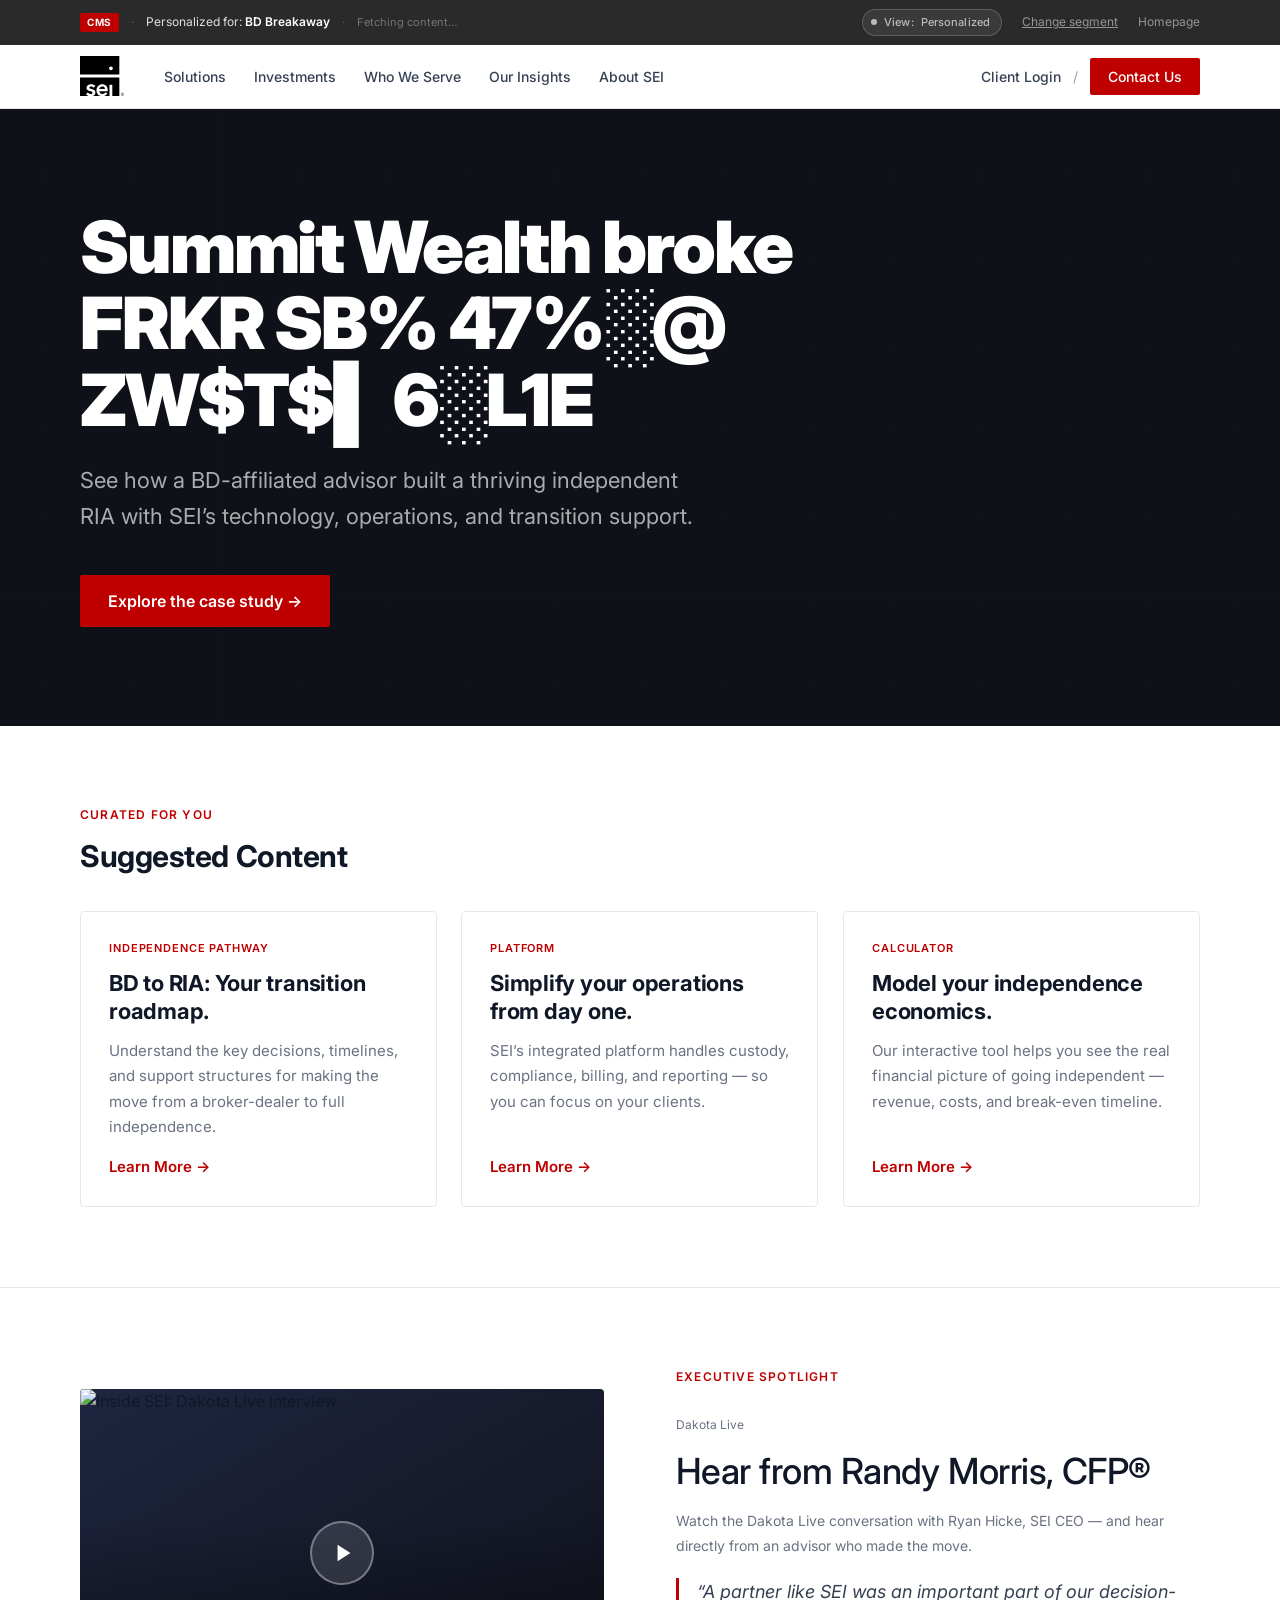
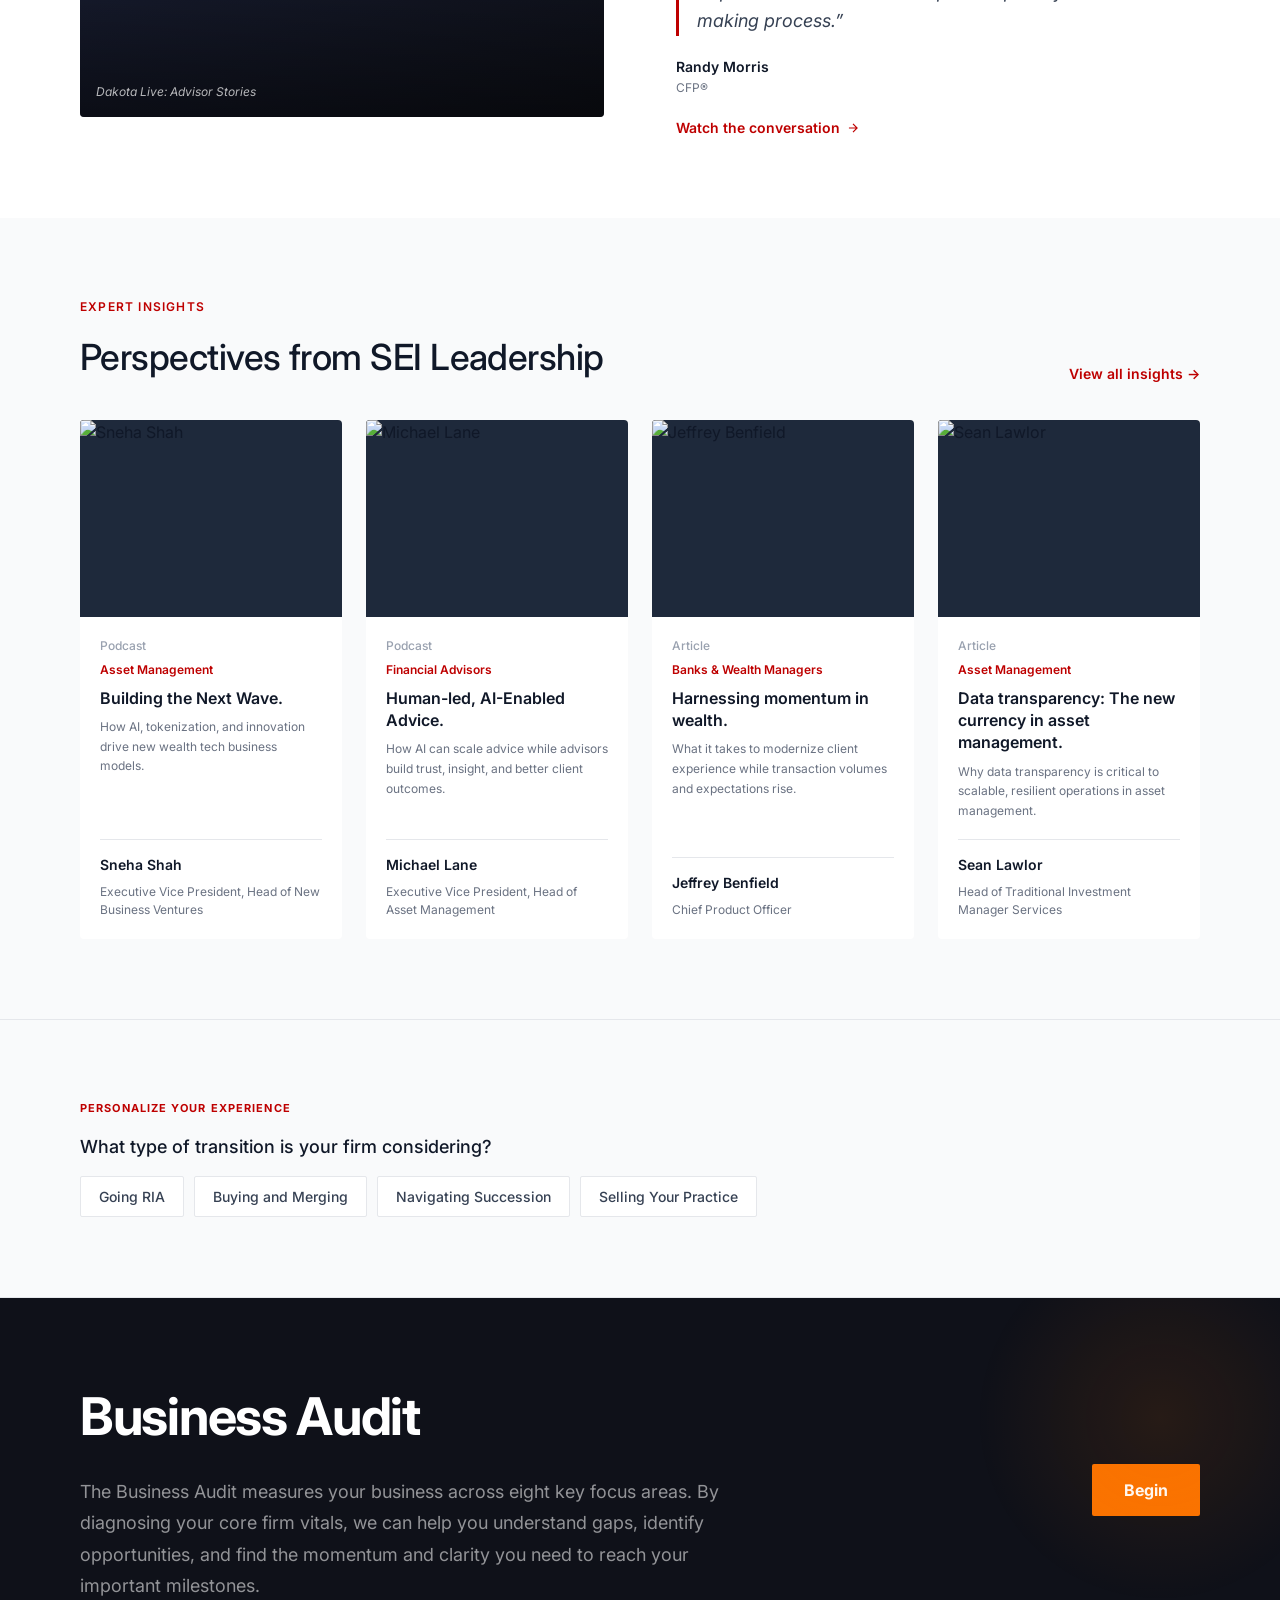
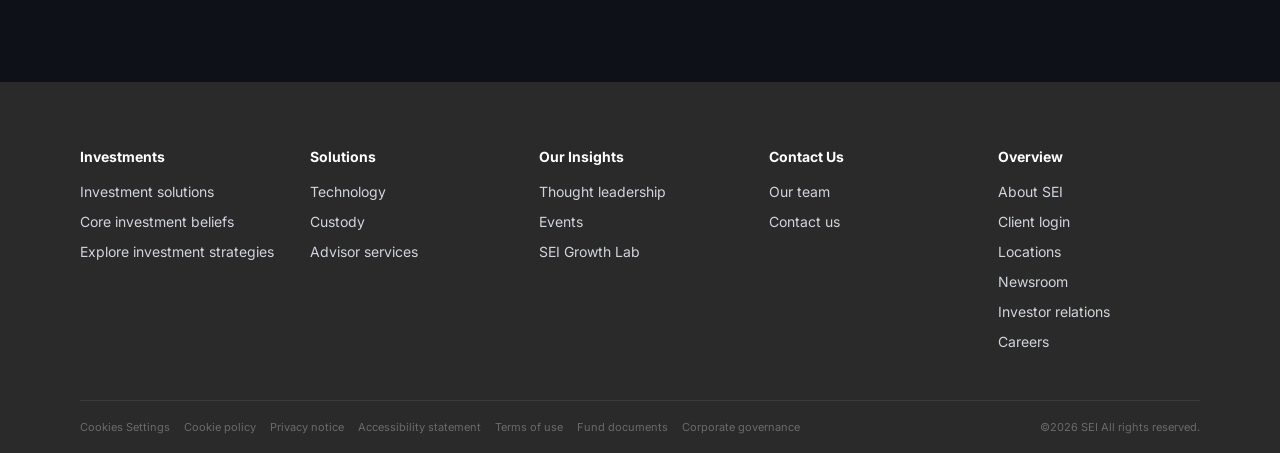
==== sei-bd-breakaway/index.html @ 807064b4 "Add all files" ====
<!DOCTYPE html>
<html lang="en">
<head>
  <meta charset="UTF-8">
  <meta name="viewport" content="width=device-width, initial-scale=1.0">
  <title>SEI | BD Breakaway — Your Personalized Experience</title>
  <link rel="preconnect" href="https://fonts.googleapis.com">
  <link rel="preconnect" href="https://fonts.gstatic.com" crossorigin>
  <link href="https://fonts.googleapis.com/css2?family=Inter:wght@400;500;600;700;900&display=swap" rel="stylesheet">
  <link rel="stylesheet" href="/css/styles.css">
</head>
<body data-page="personalized" data-segment="bd-breakaway">

  <!-- CMS Demo Bar -->
  <div id="cms-bar" class="cms-bar hidden">
    <div class="cms-bar-inner">
      <span class="cms-badge">CMS</span>
      <span class="cms-dot">·</span>
      <span>Personalized for: <span class="cms-segment-label" data-cms-segment>BD Breakaway</span></span>
      <span class="cms-dot">·</span>
      <span class="cms-fetch">Fetching content…</span>
      <div class="cms-bar-actions">
        <button class="ba-toggle" data-ba-toggle><span class="ba-dot"></span>View: <span class="ba-state">Personalized</span></button>
        <a href="#" class="cms-change" data-reset-segment>Change segment</a>
        <a href="index.html">Homepage</a>
      </div>
    </div>
  </div>

  <!-- Navigation -->
  <nav class="nav">
    <div class="nav-inner">
      <a href="index.html" class="nav-logo"><img src="/assets/logo.svg" alt="SEI"></a>
      <div class="nav-links">
        <a href="#">Solutions</a>
        <a href="#">Investments</a>
        <a href="#">Who We Serve</a>
        <a href="#">Our Insights</a>
        <a href="#">About SEI</a>
      </div>
      <div class="nav-utility">
        <a href="#" class="nav-login">Client Login</a>
        <span class="nav-sep">/</span>
        <a href="#" class="nav-contact">Contact Us</a>
      </div>
    </div>
  </nav>

  <!-- Hero — BD Personalized -->
  <section class="hero-personalized section" style="padding: 0;">
    <div class="hero-bg-pattern"></div>
    <div class="hero-glow"></div>
    <div class="hero-content" style="padding: 100px 40px;">
      <h1 class="hero-headline" data-cms="hero.headline" data-personalized="Summit Wealth broke away and never looked back." data-generic="Grow your practice with confidence.">Summit Wealth broke away and never looked back.</h1>
      <p class="hero-subheadline" data-cms="hero.subheadline" data-personalized="See how a BD-affiliated advisor built a thriving independent RIA with SEI&rsquo;s technology, operations, and transition support." data-generic="Explore integrated solutions designed for financial advisors at every stage.">See how a BD-affiliated advisor built a thriving independent RIA with SEI&rsquo;s technology, operations, and transition support.</p>
      <a href="#" class="hero-cta-primary">Explore the case study &rarr;</a>
    </div>
  </section>

  <!-- Suggested Content -->
  <section class="suggested section sei-reveal">
    <div class="container">
      <div class="suggested-eyebrow">Curated for You</div>
      <div class="suggested-label">Suggested Content</div>
      <div class="suggested-grid">
        <div class="suggested-card stagger-child">
          <div class="suggested-tag">Independence Pathway</div>
          <div class="suggested-headline">BD to RIA: Your transition roadmap.</div>
          <p class="suggested-body">Understand the key decisions, timelines, and support structures for making the move from a broker-dealer to full independence.</p>
          <a href="#" class="suggested-cta">Learn More &rarr;</a>
        </div>
        <div class="suggested-card stagger-child">
          <div class="suggested-tag">Platform</div>
          <div class="suggested-headline">Simplify your operations from day one.</div>
          <p class="suggested-body">SEI&rsquo;s integrated platform handles custody, compliance, billing, and reporting &mdash; so you can focus on your clients.</p>
          <a href="#" class="suggested-cta">Learn More &rarr;</a>
        </div>
        <div class="suggested-card stagger-child">
          <div class="suggested-tag">Calculator</div>
          <div class="suggested-headline">Model your independence economics.</div>
          <p class="suggested-body">Our interactive tool helps you see the real financial picture of going independent &mdash; revenue, costs, and break-even timeline.</p>
          <a href="#" class="suggested-cta">Learn More &rarr;</a>
        </div>
      </div>
    </div>
  </section>

  <!-- Executive Spotlight — Randy Morris -->
  <section class="spotlight section sei-reveal">
    <div class="container">
      <div class="spotlight-inner">
        <div class="spotlight-image">
          <img src="assets-bd/dakota-live-interview.png" alt="Inside SEI: Dakota Live Interview" class="spotlight-img">
          <div class="spotlight-image-overlay"></div>
          <button class="spotlight-play" aria-label="Play video">
            <svg width="22" height="22" viewBox="0 0 24 24" fill="white"><polygon points="5,3 19,12 5,21"/></svg>
          </button>
          <span class="spotlight-image-label">Dakota Live: Advisor Stories</span>
        </div>
        <div class="spotlight-meta">
          <div class="section-eyebrow" data-cms="executiveSpotlight.eyebrow">Executive Spotlight</div>
          <div class="spotlight-label" data-cms="executiveSpotlight.tag">Dakota Live</div>
          <h2 class="spotlight-headline" data-cms="executiveSpotlight.headline">Hear from Randy Morris, CFP&reg;</h2>
          <p class="spotlight-body" data-cms="executiveSpotlight.body">Watch the Dakota Live conversation with Ryan Hicke, SEI CEO &mdash; and hear directly from an advisor who made the move.</p>
          <blockquote class="spotlight-quote">&ldquo;<span data-cms="executiveSpotlight.quote">A partner like SEI was an important part of our decision-making process.</span>&rdquo;</blockquote>
          <div class="spotlight-attribution">
            <span class="spotlight-attribution-name" data-cms="executiveSpotlight.attribution">Randy Morris</span>
            <span class="spotlight-attribution-title" data-cms="executiveSpotlight.attributionTitle">CFP&reg;</span>
          </div>
          <a href="#" class="spotlight-cta" data-cms="executiveSpotlight.cta">
            Watch the conversation
            <svg width="14" height="14" viewBox="0 0 24 24" fill="none" stroke="currentColor" stroke-width="2"><path d="M5 12h14M12 5l7 7-7 7"/></svg>
          </a>
        </div>
      </div>
    </div>
  </section>

  <!-- Expert Insights -->
  <section class="insights section sei-reveal">
    <div class="container">
      <div class="insights-header">
        <div>
          <div class="section-eyebrow">Expert Insights</div>
          <div class="insights-headline">Perspectives from SEI Leadership</div>
        </div>
        <a href="#" class="insights-all-cta">View all insights &rarr;</a>
      </div>
      <div class="insights-grid">
        <div class="insight-card stagger-child">
          <div class="insight-card-image"><img src="assets-bd/sneha-shah.jpg" alt="Sneha Shah"></div>
          <div class="insight-card-body">
            <span class="insight-type">Podcast</span>
            <span class="insight-category">Asset Management</span>
            <div class="insight-headline">Building the Next Wave.</div>
            <div class="insight-excerpt">How AI, tokenization, and innovation drive new wealth tech business models.</div>
            <div class="insight-author">Sneha Shah</div>
            <div class="insight-author-title">Executive Vice President, Head of New Business Ventures</div>
          </div>
        </div>
        <div class="insight-card stagger-child">
          <div class="insight-card-image"><img src="assets-bd/michael-lane.jpg" alt="Michael Lane"></div>
          <div class="insight-card-body">
            <span class="insight-type">Podcast</span>
            <span class="insight-category">Financial Advisors</span>
            <div class="insight-headline">Human-led, AI-Enabled Advice.</div>
            <div class="insight-excerpt">How AI can scale advice while advisors build trust, insight, and better client outcomes.</div>
            <div class="insight-author">Michael Lane</div>
            <div class="insight-author-title">Executive Vice President, Head of Asset Management</div>
          </div>
        </div>
        <div class="insight-card stagger-child">
          <div class="insight-card-image"><img src="assets-bd/jeffrey-benfield.jpg" alt="Jeffrey Benfield"></div>
          <div class="insight-card-body">
            <span class="insight-type">Article</span>
            <span class="insight-category">Banks &amp; Wealth Managers</span>
            <div class="insight-headline">Harnessing momentum in wealth.</div>
            <div class="insight-excerpt">What it takes to modernize client experience while transaction volumes and expectations rise.</div>
            <div class="insight-author">Jeffrey Benfield</div>
            <div class="insight-author-title">Chief Product Officer</div>
          </div>
        </div>
        <div class="insight-card stagger-child">
          <div class="insight-card-image"><img src="assets-bd/sean-lawlor.jpg" alt="Sean Lawlor"></div>
          <div class="insight-card-body">
            <span class="insight-type">Article</span>
            <span class="insight-category">Asset Management</span>
            <div class="insight-headline">Data transparency: The new currency in asset management.</div>
            <div class="insight-excerpt">Why data transparency is critical to scalable, resilient operations in asset management.</div>
            <div class="insight-author">Sean Lawlor</div>
            <div class="insight-author-title">Head of Traditional Investment Manager Services</div>
          </div>
        </div>
      </div>
    </div>
  </section>

  <!-- Personalize Further -->
  <section class="personalize-further section sei-reveal">
    <div class="container">
      <div class="personalize-inner">
        <div class="personalize-label">Personalize Your Experience</div>
        <div class="personalize-question" data-cms="personalizationPrompt.question">What type of transition is your firm considering?</div>
        <div class="personalize-options">
          <button class="personalize-option">Going RIA</button>
          <button class="personalize-option">Buying and Merging</button>
          <button class="personalize-option">Navigating Succession</button>
          <button class="personalize-option">Selling Your Practice</button>
        </div>
      </div>
    </div>
  </section>

  <!-- Business Audit CTA -->
  <section class="business-audit">
    <div class="container">
      <div class="business-audit-inner">
        <div class="business-audit-text">
          <div class="business-audit-headline" data-cms="businessAudit.headline">Business Audit</div>
          <p class="business-audit-body" data-cms="businessAudit.body">The Business Audit measures your business across eight key focus areas. By diagnosing your core firm vitals, we can help you understand gaps, identify opportunities, and find the momentum and clarity you need to reach your important milestones.</p>
        </div>
        <a href="#" class="business-audit-cta" data-cms="businessAudit.cta">Begin</a>
      </div>
    </div>
  </section>

  <!-- Footer -->
  <footer class="footer">
    <div class="container">
      <div class="footer-grid">
        <div>
          <div class="footer-col-head">Investments</div>
          <div class="footer-col-links">
            <a href="#">Investment solutions</a>
            <a href="#">Core investment beliefs</a>
            <a href="#">Explore investment strategies</a>
          </div>
        </div>
        <div>
          <div class="footer-col-head">Solutions</div>
          <div class="footer-col-links">
            <a href="#">Technology</a>
            <a href="#">Custody</a>
            <a href="#">Advisor services</a>
          </div>
        </div>
        <div>
          <div class="footer-col-head">Our Insights</div>
          <div class="footer-col-links">
            <a href="#">Thought leadership</a>
            <a href="#">Events</a>
            <a href="#">SEI Growth Lab</a>
          </div>
        </div>
        <div>
          <div class="footer-col-head">Contact Us</div>
          <div class="footer-col-links">
            <a href="#">Our team</a>
            <a href="#">Contact us</a>
          </div>
        </div>
        <div>
          <div class="footer-col-head">Overview</div>
          <div class="footer-col-links">
            <a href="#">About SEI</a>
            <a href="#">Client login</a>
            <a href="#">Locations</a>
            <a href="#">Newsroom</a>
            <a href="#">Investor relations</a>
            <a href="#">Careers</a>
          </div>
        </div>
      </div>
      <div class="footer-legal">
        <div class="footer-legal-links">
          <a href="#">Cookies Settings</a>
          <a href="#">Cookie policy</a>
          <a href="#">Privacy notice</a>
          <a href="#">Accessibility statement</a>
          <a href="#">Terms of use</a>
          <a href="#">Fund documents</a>
          <a href="#">Corporate governance</a>
        </div>
        <div class="footer-copyright">&copy;2026 SEI All rights reserved.</div>
      </div>
    </div>
  </footer>

  <script src="/js/personalization.js"></script>
  <script src="/js/cms.js"></script>
  <script src="/js/journey.js"></script>
  <script src="/js/animations.js"></script>
</body>
</html>
---- css/styles.css ----
/* ─── Variables ─── */
:root {
  --navy: #0F1119;
  --charcoal: #2A2A2A;
  --red: #BE0000;
  --orange: #FA7300;
  --text-900: #101828;
  --text-700: #364153;
  --text-500: #6A7282;
  --text-300: #99A1AF;
  --bg-white: #FFFFFF;
  --bg-light: #F9FAFB;
  --bg-lighter: #F3F4F6;
  --border: #E5E7EB;
  --border-dark: #D1D5DC;
  --font: 'Inter', -apple-system, BlinkMacSystemFont, 'Segoe UI', sans-serif;
  --max-w: 1200px;
  --nav-h: 64px;
}

/* ─── Reset ─── */
*, *::before, *::after { box-sizing: border-box; margin: 0; padding: 0; }
html { scroll-behavior: smooth; }
body { font-family: var(--font); color: var(--text-900); background: var(--bg-white); line-height: 1.5; -webkit-font-smoothing: antialiased; }
img { max-width: 100%; display: block; }
a { text-decoration: none; color: inherit; }
button { cursor: pointer; border: none; background: none; font: inherit; }

/* ─── Layout ─── */
.container { max-width: var(--max-w); margin: 0 auto; padding: 0 40px; }

/* ─── CMS Demo Bar ─── */
.cms-bar {
  background: var(--charcoal);
  color: rgba(255,255,255,0.85);
  font-size: 12px;
  padding: 9px 0;
  position: sticky;
  top: 0;
  z-index: 200;
}
.cms-bar-inner {
  display: flex;
  align-items: center;
  gap: 10px;
  max-width: var(--max-w);
  margin: 0 auto;
  padding: 0 40px;
}
.cms-badge {
  background: var(--red);
  color: white;
  font-size: 10px;
  font-weight: 700;
  padding: 2px 7px;
  border-radius: 2px;
  letter-spacing: 0.06em;
  text-transform: uppercase;
  flex-shrink: 0;
}
.cms-dot { color: rgba(255,255,255,0.25); margin: 0 2px; }
.cms-segment-label { font-weight: 600; color: var(--bg-white); }
.cms-fetch { color: rgba(255,255,255,0.35); font-size: 11px; }
.cms-bar-actions { margin-left: auto; display: flex; gap: 20px; align-items: center; }
.cms-bar-actions a { color: rgba(255,255,255,0.5); font-size: 12px; transition: color 0.15s; }
.cms-bar-actions a:hover { color: rgba(255,255,255,0.9); }
.cms-change { text-decoration: underline; }

/* ─── Welcome Banner (Homepage) ─── */
.welcome-bar {
  background: #EFF6FF;
  border-bottom: 1px solid #BFDBFE;
  padding: 10px 0;
}
.welcome-bar-inner {
  display: flex;
  align-items: center;
  gap: 10px;
  max-width: var(--max-w);
  margin: 0 auto;
  padding: 0 40px;
  font-size: 13px;
  color: #1E40AF;
}
.welcome-bar a { font-weight: 600; color: #1D4ED8; text-decoration: underline; }
.welcome-bar-dismiss { margin-left: auto; color: #9CA3AF; font-size: 18px; line-height: 1; cursor: pointer; }
.welcome-bar.hidden { display: none; }

/* ─── Navigation ─── */
.nav {
  position: sticky;
  top: 0;
  z-index: 100;
  background: var(--bg-white);
  border-bottom: 1px solid var(--border);
  height: var(--nav-h);
  display: flex;
  align-items: center;
}
.nav-bar-present .nav { top: 37px; }
.nav-inner { display: flex; align-items: center; gap: 40px; width: 100%; max-width: var(--max-w); margin: 0 auto; padding: 0 40px; }
.nav-logo { font-size: 20px; font-weight: 700; letter-spacing: 0.04em; color: var(--text-900); flex-shrink: 0; }
.nav-logo span { color: var(--red); }
.nav-links { display: flex; gap: 28px; flex: 1; }
.nav-links a { font-size: 14px; font-weight: 500; color: var(--text-700); transition: color 0.15s; }
.nav-links a:hover { color: var(--red); }
.nav-sep { color: var(--text-300); font-size: 14px; }
.nav-utility { display: flex; align-items: center; gap: 12px; }
.nav-login { font-size: 14px; font-weight: 500; color: var(--text-700); }
.nav-contact {
  font-size: 14px;
  font-weight: 500;
  color: var(--bg-white);
  background: var(--red);
  padding: 8px 18px;
  border-radius: 2px;
  transition: background 0.15s;
}
.nav-contact:hover { background: #9a0000; }

/* ─── Hero — Homepage ─── */
.hero {
  background: var(--navy);
  min-height: 620px;
  display: flex;
  align-items: center;
  position: relative;
  overflow: hidden;
}
.hero-bg-img {
  position: absolute;
  inset: 0;
  width: 100%;
  height: 100%;
  object-fit: cover;
  opacity: 0.22;
  z-index: 0;
}
.hero-bg-pattern {
  position: absolute;
  inset: 0;
  background-image:
    linear-gradient(rgba(255,255,255,0.025) 1px, transparent 1px),
    linear-gradient(90deg, rgba(255,255,255,0.025) 1px, transparent 1px);
  background-size: 80px 80px;
}
.hero-glow {
  position: fixed;
  top: 0;
  left: 0;
  width: 28px;
  height: 28px;
  background: radial-gradient(circle, rgba(220,30,0,1) 0%, rgba(190,0,0,0.6) 60%, transparent 100%);
  pointer-events: none;
  z-index: 9999;
  border-radius: 50%;
  filter: blur(2px);
}
.hero-glow-trail {
  position: fixed;
  top: 0;
  left: 0;
  width: 28px;
  height: 28px;
  background: radial-gradient(circle, rgba(190,0,0,0.55) 0%, rgba(190,0,0,0.15) 60%, transparent 100%);
  pointer-events: none;
  z-index: 9998;
  border-radius: 50%;
  filter: blur(5px);
  transform-origin: center;
}
.hero-content {
  position: relative;
  z-index: 2;
  padding: 100px 40px;
  max-width: var(--max-w);
  margin: 0 auto;
  width: 100%;
}
.hero-eyebrow {
  font-size: 12px;
  font-weight: 600;
  color: var(--red);
  text-transform: uppercase;
  letter-spacing: 0.1em;
  margin-bottom: 20px;
}
.hero-headline {
  font-size: 72px;
  font-weight: 500;
  color: var(--bg-white);
  line-height: 1.06;
  max-width: 720px;
  margin-bottom: 24px;
  letter-spacing: -0.02em;
}
.hero-subheadline {
  font-size: 20px;
  font-weight: 400;
  color: rgba(255,255,255,0.65);
  max-width: 560px;
  line-height: 1.65;
  margin-bottom: 40px;
}
.hero-cta {
  display: inline-flex;
  align-items: center;
  gap: 10px;
  background: rgba(255,255,255,0.08);
  border: 1px solid rgba(255,255,255,0.18);
  color: var(--bg-white);
  font-size: 14px;
  font-weight: 700;
  padding: 13px 24px;
  border-radius: 2px;
  backdrop-filter: blur(4px);
  transition: background 0.2s;
  letter-spacing: 0.01em;
}
.hero-cta:hover { background: rgba(255,255,255,0.14); }
.hero-cta-icon { opacity: 0.7; }

/* ─── Hero — Personalized (BD) ─── */
.hero-personalized {
  background: var(--navy);
  min-height: 540px;
  display: flex;
  align-items: center;
  position: relative;
  overflow: hidden;
}
.hero-personalized .hero-bg-pattern { opacity: 0.6; }
.hero-personalized .hero-headline {
  font-size: 72px;
  font-weight: 900;
  max-width: 760px;
  letter-spacing: -0.03em;
}
.hero-personalized .hero-subheadline { font-size: 22px; max-width: 620px; }
.hero-cta-primary {
  display: inline-flex;
  align-items: center;
  gap: 8px;
  background: var(--red);
  color: white;
  font-size: 16px;
  font-weight: 600;
  padding: 14px 28px;
  border-radius: 2px;
  transition: background 0.15s;
}
.hero-cta-primary:hover { background: #9a0000; }

/* ─── Section Base ─── */
.section { padding: 80px 0; }
.section-eyebrow {
  font-size: 12px;
  font-weight: 600;
  color: var(--red);
  text-transform: uppercase;
  letter-spacing: 0.1em;
  margin-bottom: 14px;
}
.section-headline {
  font-size: 48px;
  font-weight: 500;
  color: var(--text-900);
  line-height: 1.12;
  letter-spacing: -0.02em;
  margin-bottom: 18px;
}
.section-body {
  font-size: 16px;
  font-weight: 400;
  color: var(--text-500);
  max-width: 680px;
  line-height: 1.75;
}

/* ─── Executive Spotlight ─── */
.spotlight { background: var(--bg-white); border-top: 1px solid var(--border); }
.spotlight-inner {
  display: grid;
  grid-template-columns: 1fr 1fr;
  gap: 72px;
  align-items: center;
}
.spotlight-image {
  background: linear-gradient(150deg, #1e2540 0%, #0f1119 100%);
  border-radius: 4px;
  aspect-ratio: 16 / 10;
  display: flex;
  align-items: center;
  justify-content: center;
  position: relative;
  overflow: hidden;
}
.spotlight-img {
  position: absolute;
  inset: 0;
  width: 100%;
  height: 100%;
  object-fit: cover;
}
.spotlight-image-overlay {
  position: absolute;
  inset: 0;
  background: linear-gradient(0deg, rgba(0,0,0,0.5) 0%, transparent 60%);
}
.spotlight-image-label {
  position: absolute;
  bottom: 16px;
  left: 16px;
  color: rgba(255,255,255,0.7);
  font-size: 12px;
  font-style: italic;
}
.spotlight-play {
  width: 64px;
  height: 64px;
  border-radius: 50%;
  background: rgba(255,255,255,0.12);
  border: 2px solid rgba(255,255,255,0.35);
  display: flex;
  align-items: center;
  justify-content: center;
  cursor: pointer;
  transition: all 0.2s;
  position: relative;
  z-index: 1;
}
.spotlight-play:hover { background: rgba(255,255,255,0.22); transform: scale(1.05); }
.spotlight-play svg { color: white; margin-left: 3px; }
.spotlight-meta { display: flex; flex-direction: column; gap: 16px; }
.spotlight-label { font-size: 12px; font-weight: 400; color: var(--text-500); }
.spotlight-headline { font-size: 36px; font-weight: 500; color: var(--text-900); line-height: 1.2; letter-spacing: -0.015em; }
.spotlight-body { font-size: 14px; font-weight: 400; color: var(--text-500); line-height: 1.75; }
.spotlight-quote {
  font-size: 18px;
  font-weight: 400;
  font-style: italic;
  color: var(--text-700);
  border-left: 3px solid var(--red);
  padding-left: 18px;
  line-height: 1.6;
  margin: 4px 0;
}
.spotlight-attribution { display: flex; flex-direction: column; gap: 2px; }
.spotlight-attribution-name { font-size: 14px; font-weight: 600; color: var(--text-900); }
.spotlight-attribution-title { font-size: 12px; color: var(--text-500); }
.spotlight-cta {
  display: inline-flex;
  align-items: center;
  gap: 6px;
  font-size: 14px;
  font-weight: 600;
  color: var(--red);
  margin-top: 4px;
}
.spotlight-cta:hover { text-decoration: underline; }

/* ─── Get to Know SEI ─── */
.know-sei { background: var(--bg-white); border-top: 1px solid var(--border); }
.know-sei-grid {
  display: grid;
  grid-template-columns: repeat(4, 1fr);
  border: 1px solid var(--border);
  margin-top: 48px;
}
.know-pillar {
  padding: 40px 32px;
  border-right: 1px solid var(--border);
}
.know-pillar:last-child { border-right: none; }
.know-pillar-num {
  font-size: 40px;
  font-weight: 700;
  color: var(--orange);
  opacity: 0.35;
  line-height: 1;
  margin-bottom: 16px;
}
.know-pillar-head { font-size: 22px; font-weight: 500; color: var(--text-900); margin-bottom: 10px; line-height: 1.3; }
.know-pillar-body { font-size: 14px; font-weight: 400; color: var(--text-500); line-height: 1.7; }

/* ─── Trusted By ─── */
.trusted { background: var(--bg-light); }
.trusted-header { margin-bottom: 40px; }
.trusted-header-headline { font-size: 24px; font-weight: 600; color: var(--text-900); margin-bottom: 10px; }
.trusted-header-sub { font-size: 18px; font-weight: 400; color: var(--text-500); max-width: 620px; line-height: 1.65; }
.trusted-card {
  background: var(--bg-white);
  border-radius: 4px;
  display: grid;
  grid-template-columns: 1fr 1fr;
  overflow: hidden;
  box-shadow: 0 1px 4px rgba(0,0,0,0.06);
}
.trusted-card-visual {
  background: linear-gradient(135deg, #eef2ff 0%, #e0e7ff 100%);
  display: flex;
  align-items: center;
  justify-content: center;
  min-height: 320px;
  padding: 40px;
}
.trusted-card-img {
  max-width: 260px;
  max-height: 130px;
  object-fit: contain;
}
.trusted-logo-img {
  height: 30px;
  width: auto;
  max-width: 140px;
  object-fit: contain;
  opacity: 0.55;
  filter: grayscale(1);
  transition: opacity 0.2s, filter 0.2s;
}
.trusted-logo-img:hover { opacity: 1; filter: grayscale(0); }
.trusted-card-content { padding: 48px 44px; display: flex; flex-direction: column; gap: 16px; }
.trusted-card-tag { font-size: 12px; font-weight: 600; color: var(--red); text-transform: uppercase; letter-spacing: 0.08em; }
.trusted-card-headline { font-size: 28px; font-weight: 500; color: var(--text-900); line-height: 1.25; letter-spacing: -0.01em; }
.trusted-card-body { font-size: 15px; font-weight: 400; color: var(--text-500); line-height: 1.75; flex: 1; }
.trusted-card-stats { display: flex; gap: 36px; padding-top: 20px; border-top: 1px solid var(--border); margin-top: 4px; }
.trusted-stat { display: flex; flex-direction: column; gap: 4px; }
.trusted-stat-val { font-size: 20px; font-weight: 600; color: var(--text-900); }
.trusted-stat-label { font-size: 13px; color: var(--text-500); max-width: 180px; line-height: 1.4; }
.trusted-cta { display: inline-flex; align-items: center; gap: 6px; font-size: 14px; font-weight: 600; color: var(--red); }
.trusted-cta:hover { text-decoration: underline; }
.trusted-logos { display: flex; gap: 36px; align-items: center; flex-wrap: wrap; margin-top: 32px; padding-top: 28px; border-top: 1px solid var(--border); }
.trusted-logo { font-size: 13px; font-weight: 600; color: var(--text-300); letter-spacing: 0.01em; }

/* ─── SEI By Numbers ─── */
.by-numbers { background: var(--bg-white); border-top: 1px solid var(--border); }
.by-numbers-header { text-align: center; margin-bottom: 60px; }
.by-numbers-headline { font-size: 40px; font-weight: 500; color: var(--text-900); margin-bottom: 14px; letter-spacing: -0.02em; }
.by-numbers-sub { font-size: 14px; color: var(--text-500); }
.by-numbers-eyebrow { font-size: 12px; font-weight: 600; color: var(--red); text-transform: uppercase; letter-spacing: 0.1em; margin-bottom: 10px; }
.by-numbers-grid {
  display: grid;
  grid-template-columns: repeat(4, 1fr);
  border: 1px solid var(--border);
}
.by-numbers-stat {
  padding: 52px 40px;
  border-right: 1px solid var(--border);
  text-align: center;
}
.by-numbers-stat:last-child { border-right: none; }
.by-numbers-val { font-size: 52px; font-weight: 700; color: var(--text-900); line-height: 1; margin-bottom: 14px; letter-spacing: -0.03em; }
.by-numbers-label { font-size: 14px; color: var(--text-500); line-height: 1.5; max-width: 160px; margin: 0 auto; }
.by-numbers-short { font-size: 11px; color: var(--text-300); margin-top: 4px; }

/* ─── Expert Insights ─── */
.insights { background: var(--bg-light); }
.insights-header { display: flex; justify-content: space-between; align-items: flex-end; margin-bottom: 36px; }
.insights-headline { font-size: 36px; font-weight: 500; color: var(--text-900); letter-spacing: -0.015em; }
.insights-all-cta { font-size: 14px; font-weight: 600; color: var(--red); }
.insights-all-cta:hover { text-decoration: underline; }
.insights-grid { display: grid; grid-template-columns: repeat(4, 1fr); gap: 24px; }
.insight-card { background: var(--bg-white); border-radius: 4px; overflow: hidden; display: flex; flex-direction: column; }
.insight-card-image {
  aspect-ratio: 4 / 3;
  overflow: hidden;
  background: #1e293b;
}
.insight-card-image img {
  width: 100%;
  height: 100%;
  object-fit: cover;
  display: block;
}
.insight-card-body { padding: 20px; flex: 1; display: flex; flex-direction: column; gap: 6px; }
.insight-type { font-size: 12px; font-weight: 500; color: var(--text-300); }
.insight-category { font-size: 12px; font-weight: 600; color: var(--red); }
.insight-headline { font-size: 16px; font-weight: 600; color: var(--text-900); line-height: 1.4; margin-top: 2px; }
.insight-excerpt { font-size: 12px; color: var(--text-500); line-height: 1.65; margin-top: 2px; flex: 1; }
.insight-author { font-size: 14px; font-weight: 600; color: var(--text-900); padding-top: 14px; border-top: 1px solid var(--border); margin-top: 12px; }
.insight-author-title { font-size: 12px; color: var(--text-500); margin-top: 2px; }

/* ─── Stay Connected ─── */
.stay-connected { background: var(--navy); padding: 80px 0; }
.stay-inner { display: grid; grid-template-columns: 1fr 1fr; gap: 80px; align-items: center; }
.stay-eyebrow { font-size: 12px; font-weight: 600; color: var(--red); text-transform: uppercase; letter-spacing: 0.1em; margin-bottom: 12px; }
.stay-headline { font-size: 36px; font-weight: 500; color: var(--bg-white); line-height: 1.2; margin-bottom: 14px; letter-spacing: -0.015em; }
.stay-body { font-size: 16px; color: rgba(255,255,255,0.55); line-height: 1.75; }
.stay-form { display: flex; flex-direction: column; gap: 10px; }
.stay-form-label { font-size: 14px; font-weight: 500; color: rgba(255,255,255,0.75); }
.stay-form-input {
  padding: 11px 14px;
  border: 1px solid rgba(255,255,255,0.15);
  background: rgba(255,255,255,0.06);
  color: var(--bg-white);
  border-radius: 2px;
  font-size: 14px;
  font-family: var(--font);
  width: 100%;
  transition: border-color 0.15s;
}
.stay-form-input::placeholder { color: rgba(255,255,255,0.3); }
.stay-form-input:focus { outline: none; border-color: rgba(255,255,255,0.35); }
.stay-form-btn {
  padding: 11px 22px;
  background: var(--red);
  color: white;
  font-size: 14px;
  font-weight: 600;
  border-radius: 2px;
  align-self: flex-start;
  transition: background 0.15s;
}
.stay-form-btn:hover { background: #9a0000; }
.stay-form-legal { font-size: 12px; color: rgba(255,255,255,0.3); line-height: 1.6; margin-top: 2px; }

/* ─── Footer ─── */
.footer { background: var(--charcoal); padding: 64px 0 0; }
.footer-grid { display: grid; grid-template-columns: repeat(5, 1fr); gap: 28px; margin-bottom: 48px; }
.footer-col-head { font-size: 14px; font-weight: 700; color: var(--bg-white); margin-bottom: 14px; }
.footer-col-links { display: flex; flex-direction: column; gap: 9px; }
.footer-col-links a { font-size: 14px; color: var(--border-dark); transition: color 0.15s; }
.footer-col-links a:hover { color: var(--bg-white); }
.footer-legal {
  border-top: 1px solid rgba(255,255,255,0.08);
  padding: 18px 0;
  display: flex;
  align-items: center;
  gap: 16px;
  flex-wrap: wrap;
}
.footer-legal-links { display: flex; gap: 14px; flex-wrap: wrap; }
.footer-legal-links a { font-size: 11px; color: rgba(255,255,255,0.3); transition: color 0.15s; }
.footer-legal-links a:hover { color: rgba(255,255,255,0.65); }
.footer-copyright { font-size: 11px; color: rgba(255,255,255,0.3); margin-left: auto; }

/* ─── Personalization Modal ─── */
.modal-overlay {
  position: fixed;
  inset: 0;
  background: rgba(0,0,0,0.55);
  z-index: 300;
  display: flex;
  align-items: center;
  justify-content: center;
  backdrop-filter: blur(3px);
  opacity: 0;
  transition: opacity 0.3s;
}
.modal-overlay.visible { opacity: 1; }
.modal-card {
  background: var(--bg-white);
  border-radius: 4px;
  box-shadow: 0 24px 80px rgba(0,0,0,0.25);
  width: 600px;
  max-width: calc(100vw - 32px);
  overflow: hidden;
  transform: translateY(24px);
  transition: transform 0.3s;
}
.modal-overlay.visible .modal-card { transform: translateY(0); }
.modal-progress { height: 4px; background: var(--border); }
.modal-progress-fill { height: 100%; background: var(--red); width: 33%; }
.modal-header { padding: 28px 32px 0; }
.modal-logo { font-size: 18px; font-weight: 700; letter-spacing: 0.04em; color: var(--text-900); margin-bottom: 24px; }
.modal-logo span { color: var(--red); }
.modal-step-label { font-size: 11px; font-weight: 700; color: var(--text-300); text-transform: uppercase; letter-spacing: 0.1em; margin-bottom: 6px; }
.modal-question { font-size: 20px; font-weight: 500; color: var(--text-900); margin-bottom: 4px; line-height: 1.3; }
.modal-sub { font-size: 14px; color: var(--text-500); margin-bottom: 0; padding-bottom: 24px; }
.modal-options { background: var(--bg-light); padding: 20px 32px; display: flex; flex-direction: column; gap: 10px; }
.modal-option {
  display: flex;
  align-items: center;
  gap: 16px;
  padding: 16px 18px;
  background: var(--bg-white);
  border: 1.5px solid var(--border);
  border-radius: 3px;
  cursor: pointer;
  transition: border-color 0.15s, box-shadow 0.15s;
  text-align: left;
  width: 100%;
}
.modal-option:hover { border-color: #9CA3AF; }
.modal-option.selected { border-color: var(--text-900); box-shadow: 0 0 0 1px var(--text-900); }
.modal-option-icon {
  width: 40px;
  height: 40px;
  border-radius: 50%;
  background: var(--bg-lighter);
  display: flex;
  align-items: center;
  justify-content: center;
  font-size: 20px;
  flex-shrink: 0;
}
.modal-option-text { flex: 1; }
.modal-option-label { font-size: 15px; font-weight: 500; color: var(--text-900); display: block; }
.modal-option-desc { font-size: 12px; color: var(--text-500); display: block; margin-top: 2px; }
.modal-check {
  width: 20px;
  height: 20px;
  border-radius: 50%;
  border: 1.5px solid var(--border);
  flex-shrink: 0;
  transition: all 0.15s;
}
.modal-option.selected .modal-check { background: var(--text-900); border-color: var(--text-900); }
.modal-footer {
  padding: 18px 32px;
  display: flex;
  align-items: center;
  gap: 16px;
  border-top: 1px solid var(--border);
}
.modal-continue {
  padding: 10px 24px;
  background: var(--red);
  color: white;
  font-size: 14px;
  font-weight: 600;
  border-radius: 2px;
  transition: background 0.15s;
}
.modal-continue:hover:not(:disabled) { background: #9a0000; }
.modal-continue:disabled { background: var(--border); color: var(--text-300); cursor: not-allowed; }
.modal-skip { font-size: 13px; color: var(--text-500); transition: color 0.15s; }
.modal-skip:hover { color: var(--text-900); }

/* ─── Suggested Content (Personalized pages) ─── */
.suggested { background: var(--bg-white); }
.suggested-eyebrow { font-size: 12px; font-weight: 600; color: var(--red); text-transform: uppercase; letter-spacing: 0.1em; margin-bottom: 10px; }
.suggested-label { font-size: 30px; font-weight: 700; color: var(--text-900); margin-bottom: 32px; letter-spacing: -0.015em; }
.suggested-grid { display: grid; grid-template-columns: repeat(3, 1fr); gap: 24px; }
.suggested-card {
  border: 1px solid var(--border);
  border-radius: 4px;
  padding: 28px;
  display: flex;
  flex-direction: column;
  gap: 12px;
  transition: box-shadow 0.2s;
}
.suggested-card:hover { box-shadow: 0 4px 16px rgba(0,0,0,0.07); }
.suggested-tag { font-size: 11px; font-weight: 600; color: var(--red); text-transform: uppercase; letter-spacing: 0.08em; }
.suggested-headline { font-size: 22px; font-weight: 700; color: var(--text-900); line-height: 1.3; letter-spacing: -0.01em; }
.suggested-body { font-size: 15px; color: var(--text-500); line-height: 1.7; flex: 1; }
.suggested-cta {
  display: inline-flex;
  align-items: center;
  gap: 6px;
  font-size: 15px;
  font-weight: 600;
  color: var(--red);
  margin-top: 4px;
}
.suggested-cta:hover { text-decoration: underline; }

/* ─── Personalize Further ─── */
.personalize-further { background: var(--bg-light); border-top: 1px solid var(--border); border-bottom: 1px solid var(--border); }
.personalize-inner { display: flex; flex-direction: column; gap: 16px; }
.personalize-label { font-size: 11px; font-weight: 700; color: var(--red); text-transform: uppercase; letter-spacing: 0.1em; }
.personalize-question { font-size: 18px; font-weight: 500; color: var(--text-900); }
.personalize-options { display: flex; flex-wrap: wrap; gap: 10px; }
.personalize-option {
  padding: 9px 18px;
  background: var(--bg-white);
  border: 1px solid var(--border);
  border-radius: 2px;
  font-size: 14px;
  font-weight: 500;
  color: var(--text-700);
  cursor: pointer;
  transition: all 0.15s;
}
.personalize-option:hover { border-color: var(--text-500); color: var(--text-900); }
.personalize-option.active {
  border-color: var(--text-900);
  color: var(--text-900);
  font-weight: 600;
  box-shadow: 0 0 0 1px var(--text-900);
}

/* ─── Business Audit ─── */
.business-audit { background: var(--navy); padding: 80px 0; position: relative; overflow: hidden; }
.business-audit::after {
  content: '';
  position: absolute;
  right: -80px;
  top: -80px;
  width: 400px;
  height: 400px;
  background: radial-gradient(circle, rgba(250,115,0,0.1) 0%, transparent 65%);
  pointer-events: none;
}
.business-audit-inner { display: flex; justify-content: space-between; align-items: center; gap: 60px; }
.business-audit-text { flex: 1; }
.business-audit-headline { font-size: 52px; font-weight: 700; color: var(--bg-white); margin-bottom: 20px; letter-spacing: -0.025em; }
.business-audit-body { font-size: 18px; color: rgba(255,255,255,0.55); line-height: 1.75; max-width: 680px; }
.business-audit-cta {
  padding: 14px 32px;
  background: var(--orange);
  color: white;
  font-size: 16px;
  font-weight: 700;
  border-radius: 2px;
  white-space: nowrap;
  flex-shrink: 0;
  transition: background 0.15s;
}
.business-audit-cta:hover { background: #e56500; }

/* ─── CMS Loading Skeleton ─── */
@keyframes shimmer {
  0% { background-position: -600px 0; }
  100% { background-position: 600px 0; }
}
.skeleton {
  background: linear-gradient(90deg, #f0f0f0 25%, #e4e4e4 50%, #f0f0f0 75%);
  background-size: 600px 100%;
  animation: shimmer 1.5s infinite;
  border-radius: 2px;
  color: transparent !important;
}

/* ─── Fade In ─── */
@keyframes fadeIn {
  from { opacity: 0; transform: translateY(8px); }
  to { opacity: 1; transform: translateY(0); }
}
.fade-in { animation: fadeIn 0.4s ease forwards; }

/* ─── Utilities ─── */
.hidden { display: none !important; }
.sr-only { position: absolute; width: 1px; height: 1px; overflow: hidden; clip: rect(0,0,0,0); }

/* ════════════════════════════════════════
   MICRO-INTERACTIONS & SCROLL EFFECTS
════════════════════════════════════════ */

/* ─── Scroll Progress Bar ─── */
.scroll-progress {
  position: fixed;
  top: 0; left: 0;
  width: 100%; height: 3px;
  background: var(--red);
  transform-origin: left;
  transform: scaleX(0);
  z-index: 9999;
  pointer-events: none;
  transition: transform 0.05s linear;
}

/* ─── Hero Word Reveal ─── */
.word-wrap {
  display: inline-block;
  overflow: hidden;
  line-height: 1.12;
  vertical-align: bottom;
}
.word {
  display: inline-block;
  transform: translateY(105%);
  opacity: 0;
}
.word-anim {
  animation: wordReveal 0.72s cubic-bezier(0.16, 1, 0.3, 1) forwards;
}
@keyframes wordReveal {
  to { transform: translateY(0); opacity: 1; }
}

.hero-fade-up {
  opacity: 0;
  animation: heroFadeUp 0.65s cubic-bezier(0.16, 1, 0.3, 1) forwards;
}
@keyframes heroFadeUp {
  from { opacity: 0; transform: translateY(18px); }
  to   { opacity: 1; transform: translateY(0); }
}

/* ─── Nav Scroll ─── */
.nav {
  transition: height 0.3s ease, background 0.3s ease, box-shadow 0.3s ease, backdrop-filter 0.3s ease;
}
.nav--scrolled {
  height: 52px !important;
  backdrop-filter: blur(16px);
  -webkit-backdrop-filter: blur(16px);
  background: rgba(255, 255, 255, 0.88) !important;
  box-shadow: 0 1px 28px rgba(0, 0, 0, 0.09);
}

/* ─── Scroll Reveals ─── */
.sei-reveal {
  opacity: 0;
  transform: translateY(30px);
  transition: opacity 0.7s cubic-bezier(0.16, 1, 0.3, 1),
              transform 0.7s cubic-bezier(0.16, 1, 0.3, 1);
}
.sei-reveal.sei-revealed {
  opacity: 1;
  transform: translateY(0);
}
.stagger-child {
  opacity: 0;
  transform: translateY(22px);
  transition: opacity 0.55s cubic-bezier(0.16, 1, 0.3, 1),
              transform 0.55s cubic-bezier(0.16, 1, 0.3, 1);
}
.stagger-child.sei-revealed {
  opacity: 1;
  transform: translateY(0);
}

/* ─── Card Tilt ─── */
.insight-card, .suggested-card, .know-pillar {
  will-change: transform;
}

/* ─── Before/After Toggle ─── */
.ba-toggle {
  display: inline-flex;
  align-items: center;
  gap: 7px;
  background: rgba(255, 255, 255, 0.08);
  border: 1px solid rgba(255, 255, 255, 0.18);
  color: rgba(255, 255, 255, 0.65);
  font-size: 11px;
  font-family: inherit;
  font-weight: 500;
  padding: 4px 11px 4px 8px;
  border-radius: 20px;
  cursor: pointer;
  transition: all 0.2s;
  letter-spacing: 0.01em;
}
.ba-toggle:hover {
  background: rgba(255, 255, 255, 0.14);
  color: white;
}
.ba-toggle.ba-active {
  background: rgba(250, 115, 0, 0.18);
  border-color: rgba(250, 115, 0, 0.4);
  color: var(--orange);
}
.ba-dot {
  width: 6px; height: 6px;
  border-radius: 50%;
  background: currentColor;
  flex-shrink: 0;
}

/* ─── Page Morph Flash ─── */
.page-flash {
  position: fixed;
  inset: 0;
  background: var(--red);
  z-index: 9000;
  opacity: 0;
  pointer-events: none;
  transition: opacity 0.28s ease;
}
.page-flash.active { opacity: 1; }

/* ─── 3D Scroll Reveal Upgrade ─── */
.sei-reveal {
  opacity: 0;
  transform: perspective(900px) rotateX(22deg) translateY(55px) scale(0.97);
  transform-origin: top center;
  transition: opacity 0.78s cubic-bezier(0.16, 1, 0.3, 1),
              transform 0.82s cubic-bezier(0.16, 1, 0.3, 1);
}
.sei-reveal.sei-revealed {
  opacity: 1;
  transform: perspective(900px) rotateX(0deg) translateY(0) scale(1);
}

/* ─── Spotlight Cursor Overlay ─── */
.spotlight-cursor-overlay {
  position: absolute;
  inset: 0;
  pointer-events: none;
  z-index: 2;
  opacity: 0;
  transition: opacity 0.5s ease;
}
.spotlight-cursor-overlay.sc-active { opacity: 1; }

/* ─── Sticky Scroll Narrative ─── */
.sticky-scroll-wrap {
  position: relative;
  height: 320vh;
}
.sticky-scroll-scene {
  position: sticky;
  top: 64px;
}
.know-pillar {
  perspective: 900px;
  transform-style: preserve-3d;
  will-change: transform, opacity;
}

/* ─── Card Deck Fan ─── */
.suggested-card {
  will-change: transform, opacity;
  transform-origin: bottom center;
}

/* ─── Split Entrance ─── */
.split-from-left {
  opacity: 0;
  transform: translateX(-90px) rotateY(14deg) scale(0.95);
  transform-origin: right center;
  transition: opacity 0.85s cubic-bezier(0.16, 1, 0.3, 1),
              transform 0.85s cubic-bezier(0.16, 1, 0.3, 1);
}
.split-from-right {
  opacity: 0;
  transform: translateX(90px) rotateY(-14deg) scale(0.95);
  transform-origin: left center;
  transition: opacity 0.85s cubic-bezier(0.16, 1, 0.3, 1) 0.14s,
              transform 0.85s cubic-bezier(0.16, 1, 0.3, 1) 0.14s;
}
.split-from-left.split-revealed,
.split-from-right.split-revealed {
  opacity: 1;
  transform: translateX(0) rotateY(0) scale(1);
}

/* ─── Glitch Effect ─── */
@keyframes glitchAnim {
  0%   { filter: none; transform: none; }
  6%   { filter: hue-rotate(200deg) saturate(5) brightness(1.5); transform: translate(-4px, 0); }
  10%  { filter: none; transform: translate(4px, -2px); }
  18%  { filter: none; transform: none; }
  26%  { filter: hue-rotate(-100deg) contrast(2.2) brightness(1.3); transform: translate(3px, 0); }
  30%  { filter: none; transform: none; }
  48%  { filter: none; transform: none; }
  52%  { filter: hue-rotate(50deg) saturate(3) brightness(1.2); transform: translate(-3px, 1px); }
  56%  { filter: none; transform: none; }
  72%  { filter: none; transform: none; }
  76%  { filter: hue-rotate(180deg) saturate(2); transform: translate(2px, 0); }
  80%  { filter: none; transform: none; }
  100% { filter: none; transform: none; }
}
.glitch-active {
  animation: glitchAnim 0.65s ease forwards;
}

/* ─── Magnetic / Hero Parallax ─── */
.hero-cta-primary,
.hero-cta,
.spotlight-cta,
.trusted-cta,
.business-audit-cta,
.modal-continue,
.nav-contact {
  will-change: transform;
}
.hero-bg-pattern,
.hero-content {
  will-change: transform;
}
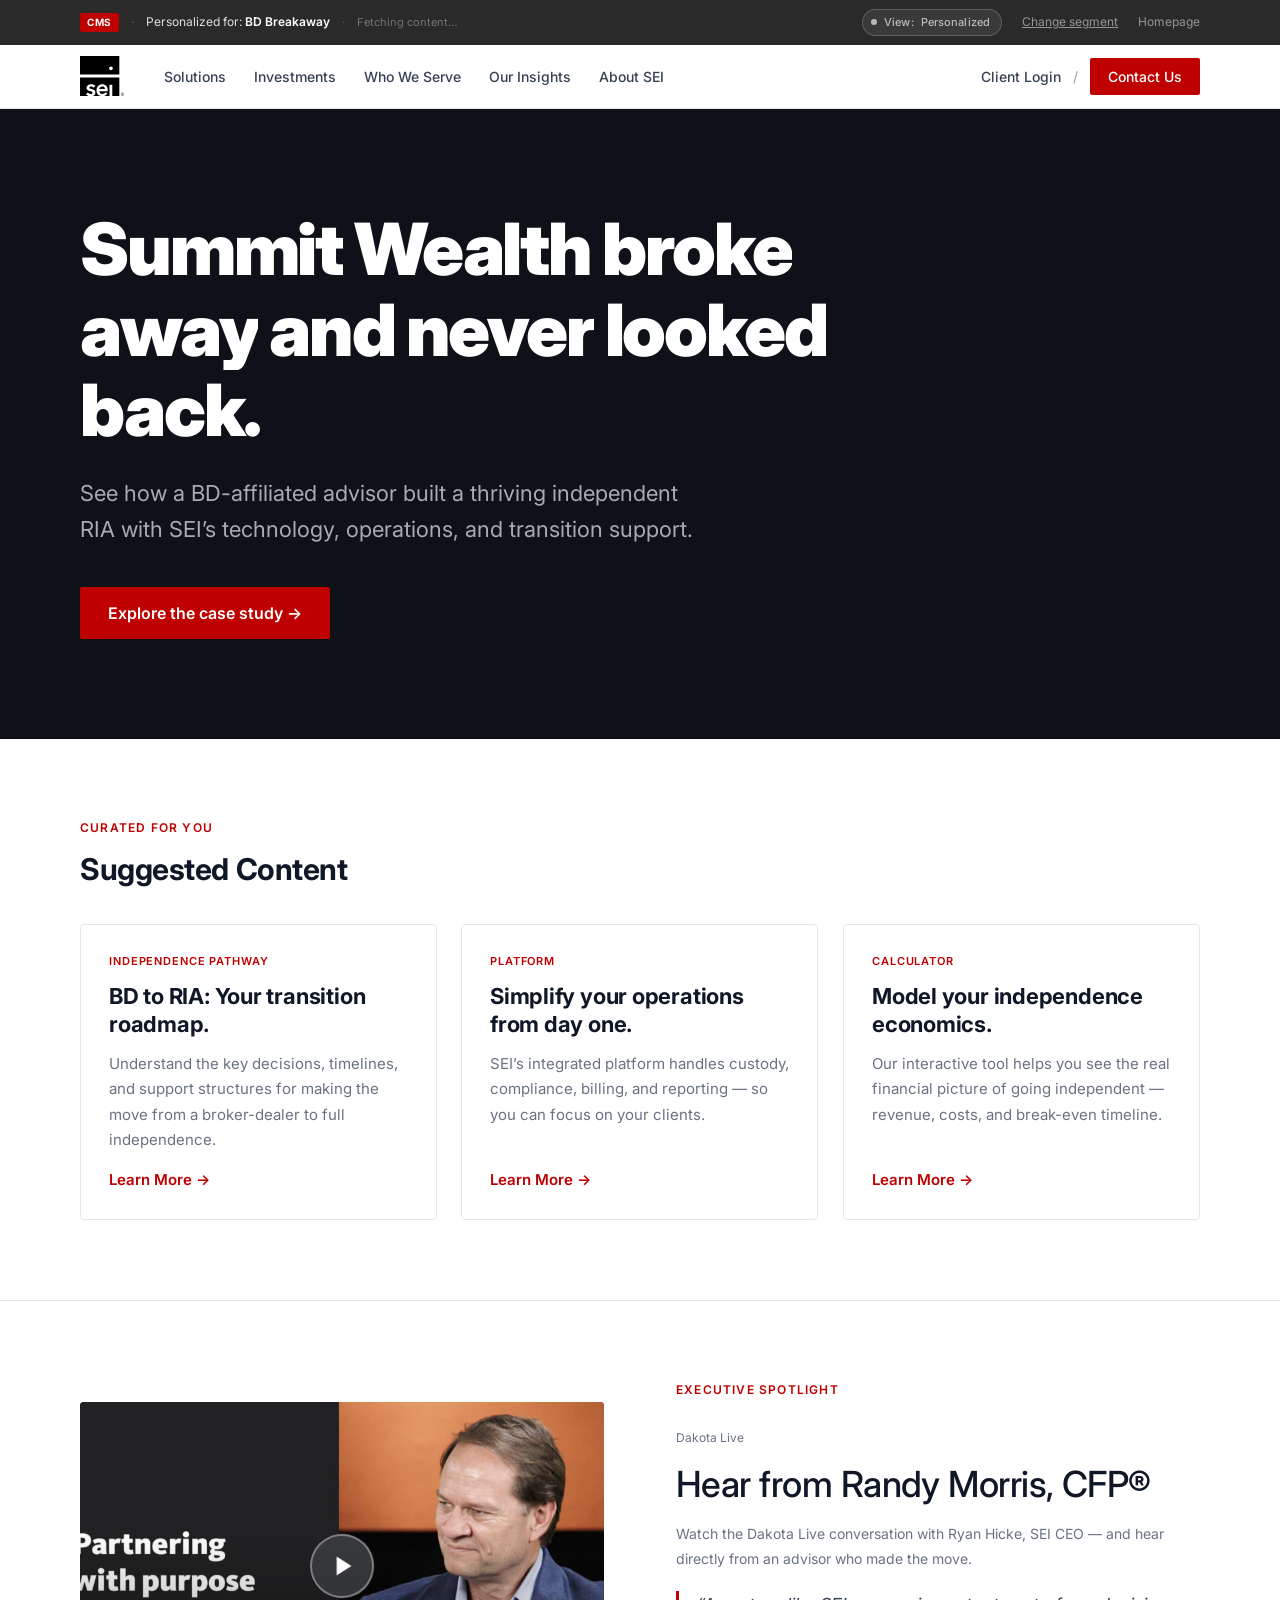
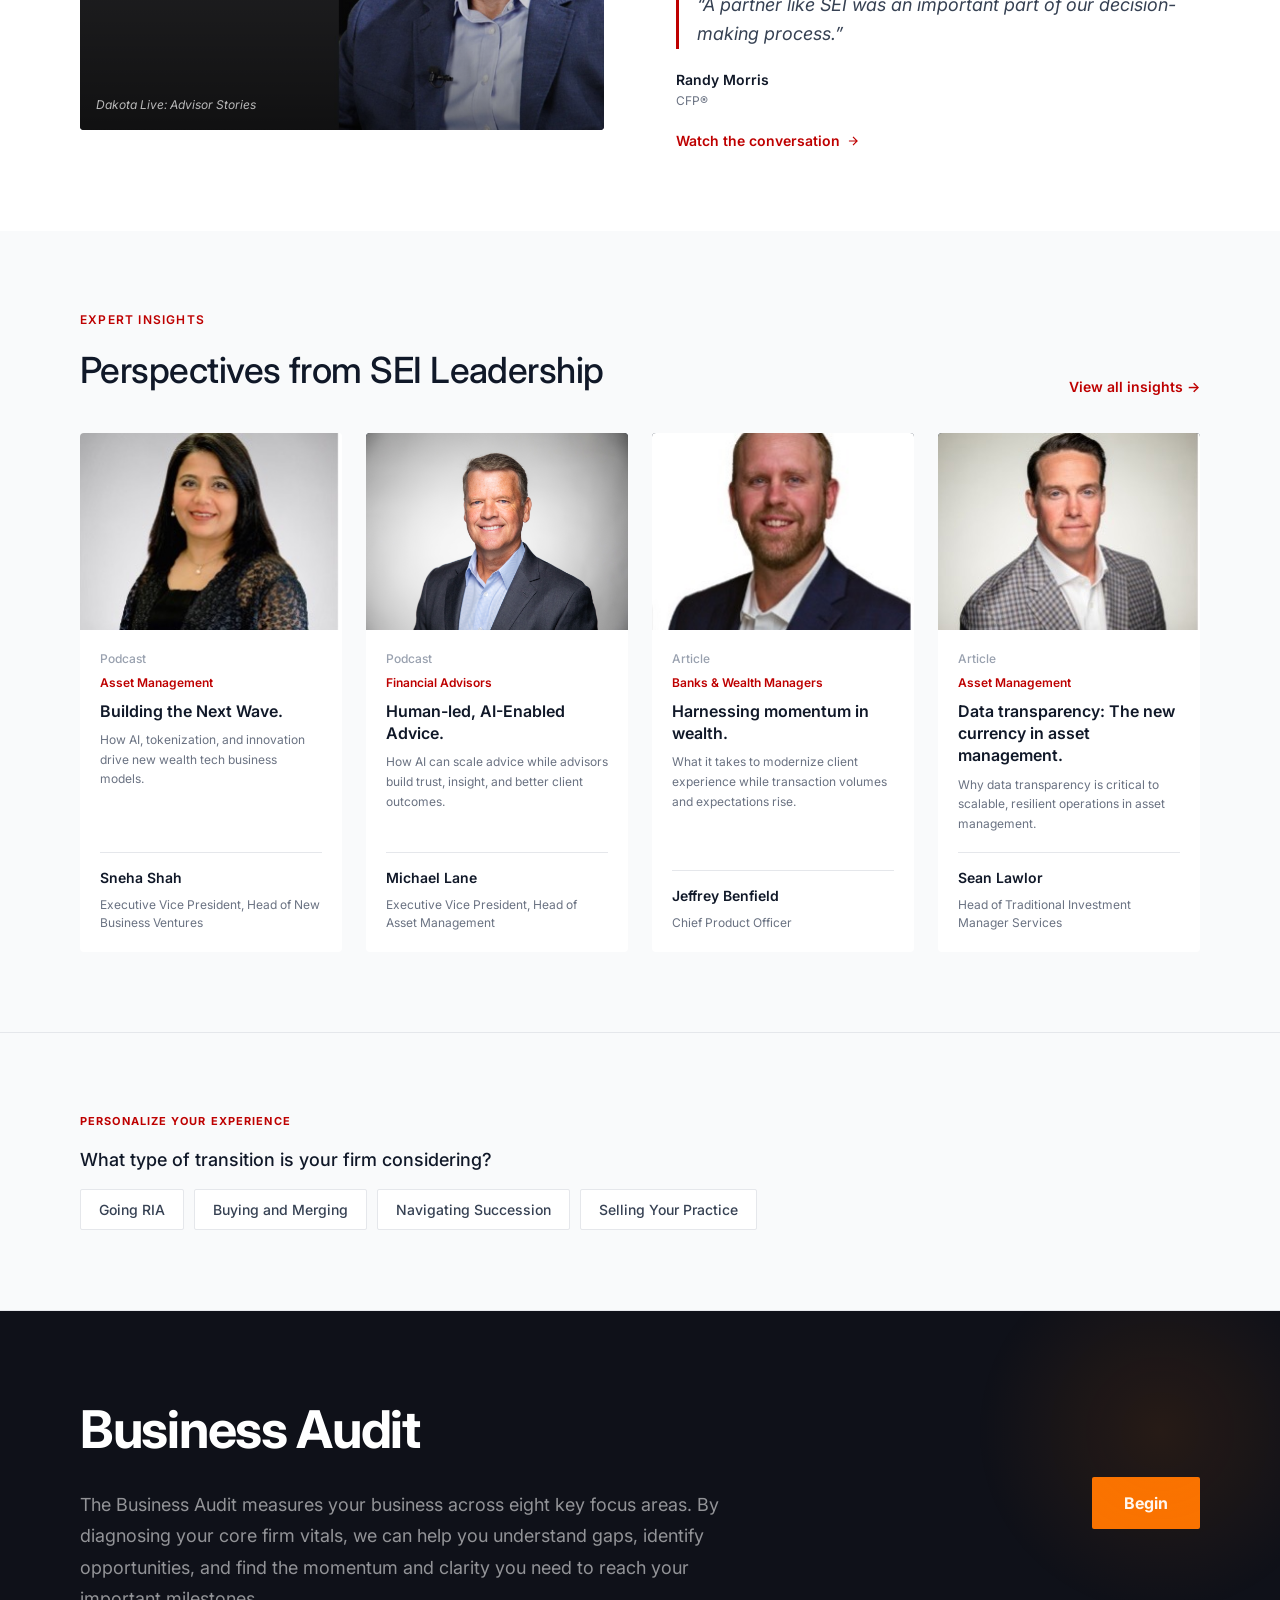
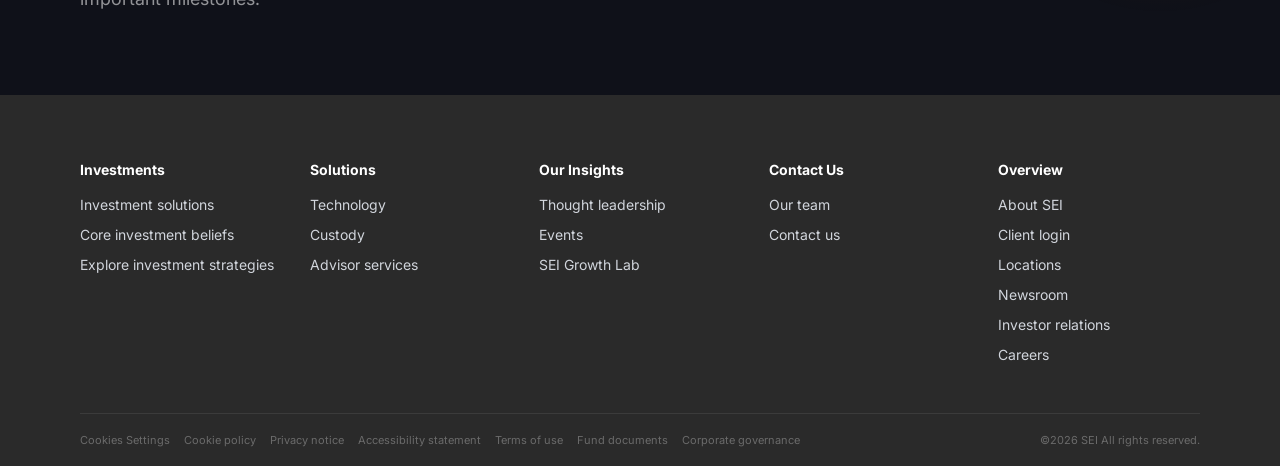
==== commit f9f44c52: "Add rest of files" ====
--- a/sei-bd-breakaway/index.html
+++ b/sei-bd-breakaway/index.html
@@ -21,8 +21,8 @@
       <span class="cms-fetch">Fetching content…</span>
       <div class="cms-bar-actions">
         <button class="ba-toggle" data-ba-toggle><span class="ba-dot"></span>View: <span class="ba-state">Personalized</span></button>
-        <a href="#" class="cms-change" data-reset-segment>Change segment</a>
-        <a href="index.html">Homepage</a>
+        <a href="https://jovial-sundae-49f79d.netlify.app/" class="cms-change" data-reset-segment>Change segment</a>
+        <a href="/index.html">Homepage</a>
       </div>
     </div>
   </div>
@@ -49,7 +49,6 @@
   <!-- Hero — BD Personalized -->
   <section class="hero-personalized section" style="padding: 0;">
     <div class="hero-bg-pattern"></div>
-    <div class="hero-glow"></div>
     <div class="hero-content" style="padding: 100px 40px;">
       <h1 class="hero-headline" data-cms="hero.headline" data-personalized="Summit Wealth broke away and never looked back." data-generic="Grow your practice with confidence.">Summit Wealth broke away and never looked back.</h1>
       <p class="hero-subheadline" data-cms="hero.subheadline" data-personalized="See how a BD-affiliated advisor built a thriving independent RIA with SEI&rsquo;s technology, operations, and transition support." data-generic="Explore integrated solutions designed for financial advisors at every stage.">See how a BD-affiliated advisor built a thriving independent RIA with SEI&rsquo;s technology, operations, and transition support.</p>
@@ -90,7 +89,7 @@
     <div class="container">
       <div class="spotlight-inner">
         <div class="spotlight-image">
-          <img src="assets-bd/dakota-live-interview.png" alt="Inside SEI: Dakota Live Interview" class="spotlight-img">
+          <img src="/assets-bd/dakota-live-interview.png" alt="Inside SEI: Dakota Live Interview" class="spotlight-img">
           <div class="spotlight-image-overlay"></div>
           <button class="spotlight-play" aria-label="Play video">
             <svg width="22" height="22" viewBox="0 0 24 24" fill="white"><polygon points="5,3 19,12 5,21"/></svg>
@@ -128,7 +127,7 @@
       </div>
       <div class="insights-grid">
         <div class="insight-card stagger-child">
-          <div class="insight-card-image"><img src="assets-bd/sneha-shah.jpg" alt="Sneha Shah"></div>
+          <div class="insight-card-image"><img src="/assets-bd/sneha-shah.jpg" alt="Sneha Shah"></div>
           <div class="insight-card-body">
             <span class="insight-type">Podcast</span>
             <span class="insight-category">Asset Management</span>
@@ -139,7 +138,7 @@
           </div>
         </div>
         <div class="insight-card stagger-child">
-          <div class="insight-card-image"><img src="assets-bd/michael-lane.jpg" alt="Michael Lane"></div>
+          <div class="insight-card-image"><img src="/assets-bd/michael-lane.jpg" alt="Michael Lane"></div>
           <div class="insight-card-body">
             <span class="insight-type">Podcast</span>
             <span class="insight-category">Financial Advisors</span>
@@ -150,7 +149,7 @@
           </div>
         </div>
         <div class="insight-card stagger-child">
-          <div class="insight-card-image"><img src="assets-bd/jeffrey-benfield.jpg" alt="Jeffrey Benfield"></div>
+          <div class="insight-card-image"><img src="/assets-bd/jeffrey-benfield.jpg" alt="Jeffrey Benfield"></div>
           <div class="insight-card-body">
             <span class="insight-type">Article</span>
             <span class="insight-category">Banks &amp; Wealth Managers</span>
@@ -161,7 +160,7 @@
           </div>
         </div>
         <div class="insight-card stagger-child">
-          <div class="insight-card-image"><img src="assets-bd/sean-lawlor.jpg" alt="Sean Lawlor"></div>
+          <div class="insight-card-image"><img src="/assets-bd/sean-lawlor.jpg" alt="Sean Lawlor"></div>
           <div class="insight-card-body">
             <span class="insight-type">Article</span>
             <span class="insight-category">Asset Management</span>
